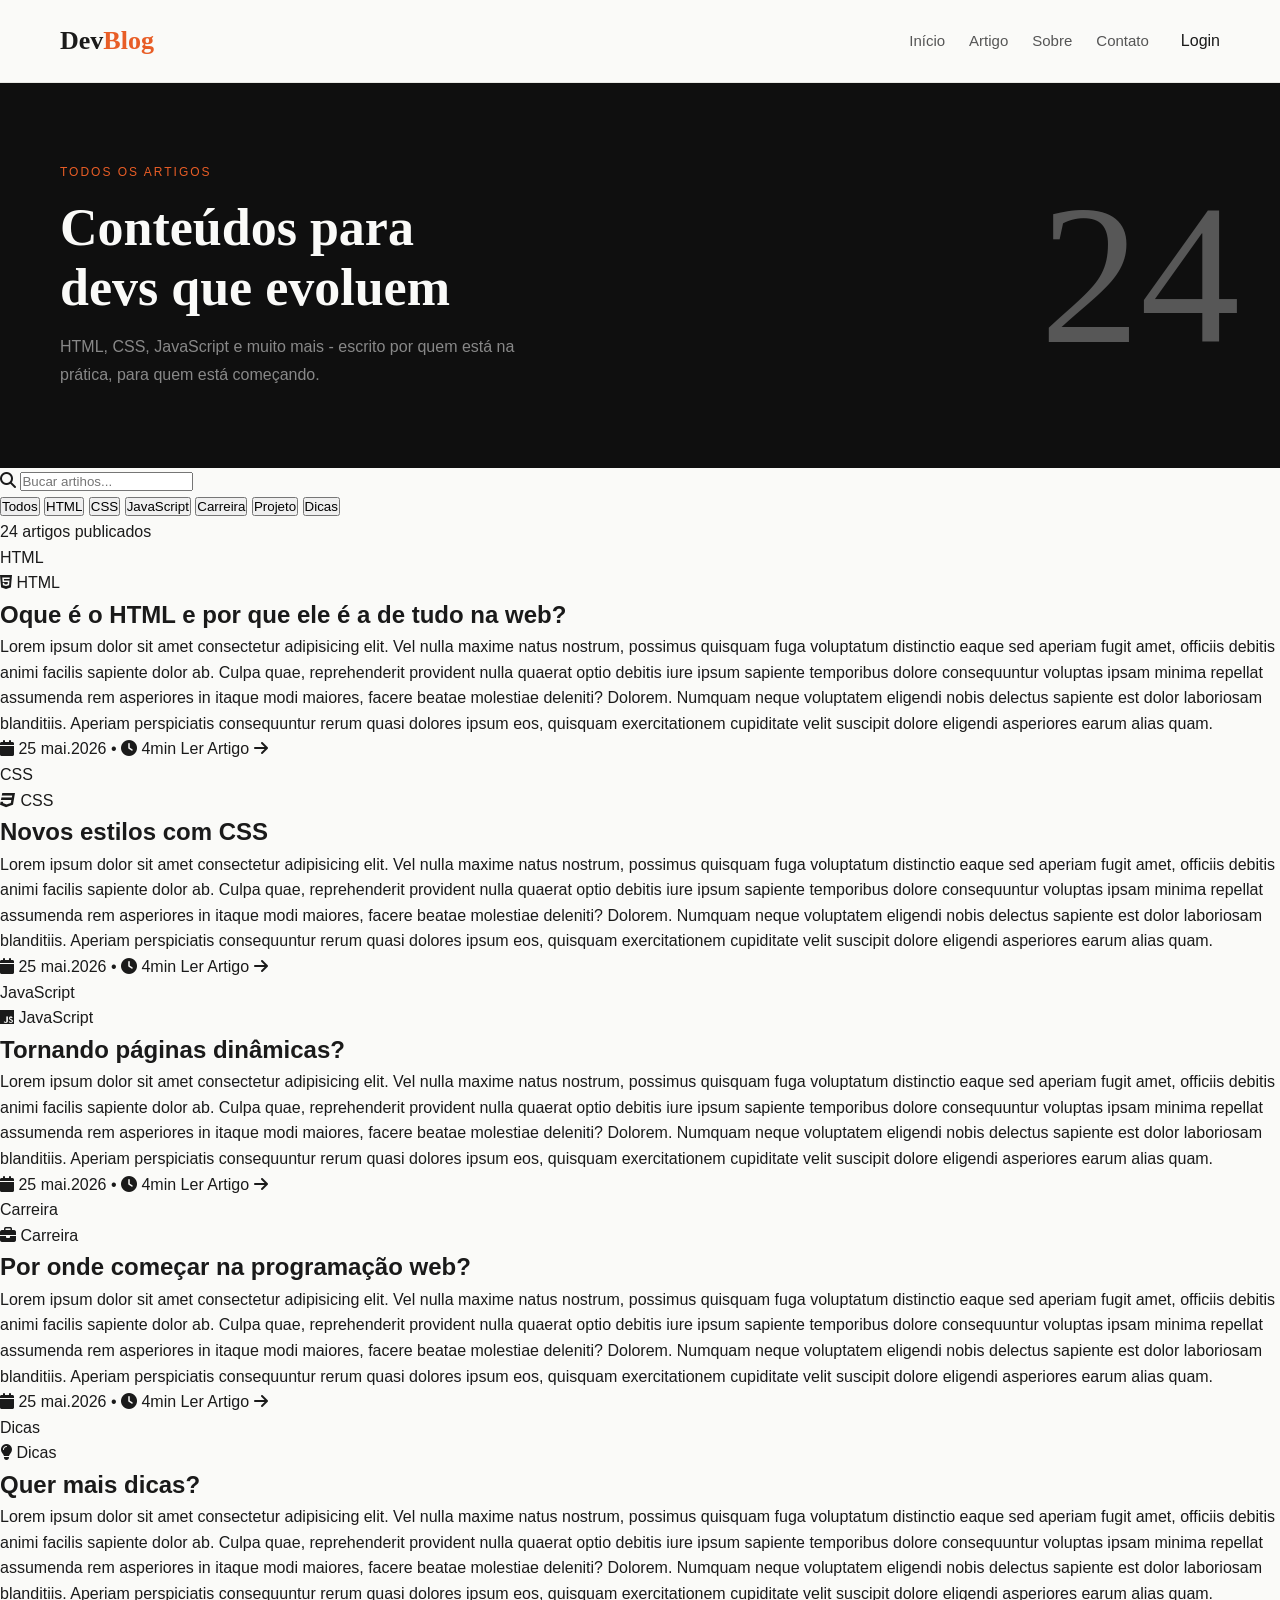
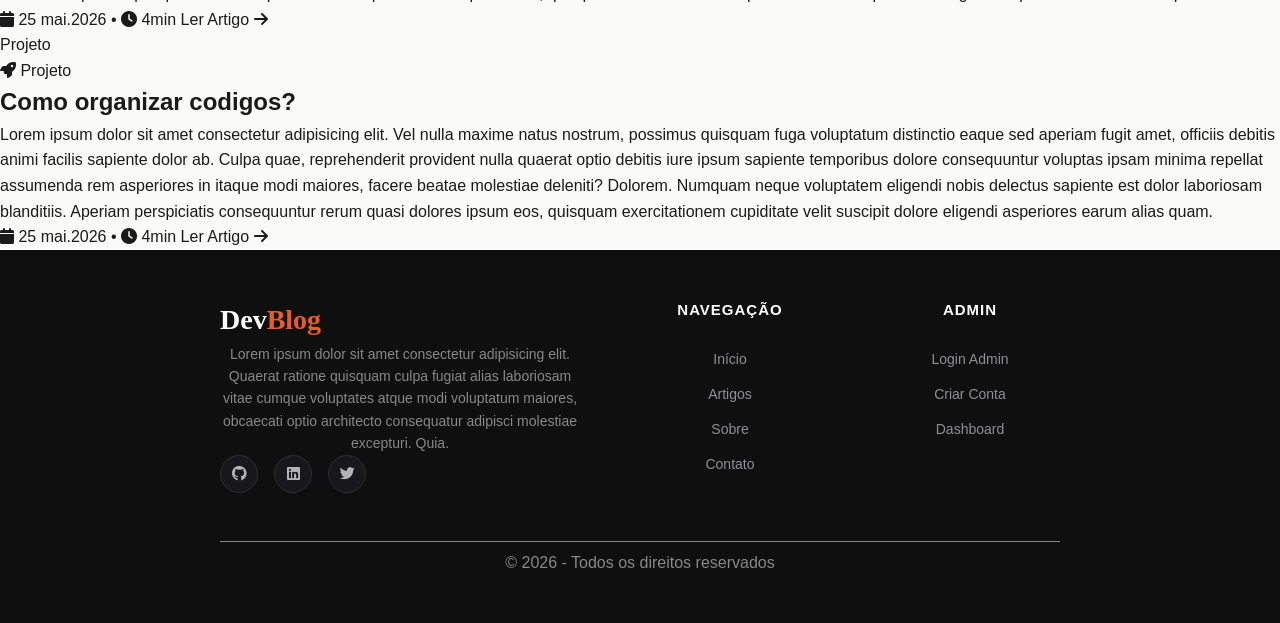
==== artigos/index.html @ b77b29df "ARTIGOS" ====
<!DOCTYPE html>
<html lang="pt-br">
<head>
    <meta charset="UTF-8">
    <meta name="viewport" content="width=device-width, initial-scale=1.0">
    <title>Devblog - Artigos</title>
    <link rel="stylesheet" href="../global.css">
    <link rel="stylesheet" href="style.css">
    
    <link rel="stylesheet" href="https://cdnjs.cloudflare.com/ajax/libs/font-awesome/6.4.0/css/all.min.css" />

</head>
<body>
    <header class="cabecalho">
    <a href="index.html" class="logo">Dev<span>Blog</span></a>
    <nav class="nav-bar">
        <ul class="nav-lista">
        <li><a href="index.html" class="nav-link">Início</a></li>
        <li><a href="artigos/index.html" class="nav-link">Artigo</a></li>
        <li><a href="#sobre" class="nav-link">Sobre</a></li>
        <li><a href="#contato" class="nav-link">Contato</a></li>
        </ul>
        <a href="auth/login/index.html" class="btn-login">Login</a>
    </nav>
    </header>
    
    <main>

        <section class="artigos-banner">
            <span class="artigos-banner-tag">Todos os Artigos</span>
            <h1 class="aritgos-banner-titulo">Conteúdos para<br>devs que evoluem</h1>
            <p class="artigos-banner-sub">HTML, CSS, JavaScript e muito mais - escrito por 
            quem está na prática, para quem está começando.</p>
            <div class="banner-numero-fundo">24</div>
        </section>

        <div class="artigos-controles">
            <div class="busca-container">
                <span class="busca-icone"><i class="fas fa-search" aria-hidden="true"></i>

                </span>

                <input type="text" class="busca-input" placeholder="Bucar artihos...">

            </div>

            <div class="filtros-lista">
                <button class="filtro-btn">Todos</button>
                <button class="filtro-btn">HTML</button>
                <button class="filtro-btn">CSS</button>
                <button class="filtro-btn">JavaScript</button>
                <button class="filtro-btn">Carreira</button>
                <button class="filtro-btn">Projeto</button>
                <button class="filtro-btn">Dicas</button>
            </div>

        </div>

        <section class="artigos-grid-container">
            <p class="artigos-grid-titulo">24 artigos publicados</p>

        <div class="artigos-grid">

            <article class="artigos-card destaque">
                <div class="artigos-card-imagem">
                    <div class="artigos-card-imagem-placeholder">HTML</div>
                </div>

                <div class="arigos-card-corpo">
                    <span class="badge badge-laranja">
                        <i class="fab fa-html5" aria-hidden="true"></i>
                    HTML
                </span>
                <h2 class="artigos-card-titulo">Oque é o HTML e por que ele é a de tudo na web?
                </h2>
                <p class="artigo-card-texto texto-3-linhas">
                    Lorem ipsum dolor sit amet consectetur adipisicing elit. 
                    Vel nulla maxime natus nostrum, possimus quisquam fuga voluptatum 
                    distinctio eaque sed aperiam fugit amet,
                    officiis debitis animi facilis sapiente dolor ab.
                    Culpa quae, reprehenderit provident nulla quaerat optio debitis 
                    iure ipsum sapiente temporibus dolore consequuntur voluptas 
                    ipsam minima repellat 
                    assumenda rem asperiores in itaque modi maiores,
                    facere beatae molestiae deleniti? Dolorem.
                    Numquam neque voluptatem eligendi nobis delectus sapiente est dolor
                    laboriosam blanditiis. 
                    Aperiam perspiciatis consequuntur rerum 
                    quasi dolores ipsum eos, quisquam exercitationem 
                    cupiditate velit suscipit dolore 
                    eligendi asperiores earum alias quam.
                </p>
                <div class="artigos-card-rodape">
                    <span class="artigos-card-meta">
                        <i class="fa fa-calendar" aria-hidden="true"></i>
                    25 mai.2026 •
                    <i class="fa fa-clock" aria-hidden="true"></i>
                    4min

                    </span>
                    <a href="#" class="artigos-card-link">Ler Artigo <i class="fa fa-arrow-right" aria-hidden="true"></i></a>
                </div>
                </div>
            </article>
            <article class="artigos-card destaque">
                <div class="artigos-card-imagem">
                    <div class="artigos-card-imagem-placeholder">CSS</div>
                </div>

                <div class="arigos-card-corpo">
                    <span class="badge badge-laranja">
                        <i class="fab fa-css3" aria-hidden="true"></i>
                   CSS
                </span>
                <h2 class="artigos-card-titulo">Novos estilos com CSS
                </h2>
                <p class="artigos-card-texto texto-3-linhas">
                    Lorem ipsum dolor sit amet consectetur adipisicing elit. 
                    Vel nulla maxime natus nostrum, possimus quisquam fuga voluptatum 
                    distinctio eaque sed aperiam fugit amet,
                    officiis debitis animi facilis sapiente dolor ab.
                    Culpa quae, reprehenderit provident nulla quaerat optio debitis 
                    iure ipsum sapiente temporibus dolore consequuntur voluptas 
                    ipsam minima repellat 
                    assumenda rem asperiores in itaque modi maiores,
                    facere beatae molestiae deleniti? Dolorem.
                    Numquam neque voluptatem eligendi nobis delectus sapiente est dolor
                    laboriosam blanditiis. 
                    Aperiam perspiciatis consequuntur rerum 
                    quasi dolores ipsum eos, quisquam exercitationem 
                    cupiditate velit suscipit dolore 
                    eligendi asperiores earum alias quam.
                </p>
                <div class="artigos-card-rodape">
                    <span class="artigos-card-meta">
                        <i class="fa fa-calendar" aria-hidden="true"></i>
                    25 mai.2026 •
                    <i class="fa fa-clock" aria-hidden="true"></i>
                    4min

                    </span>
                    <a href="#" class="artigos-card-link">Ler Artigo <i class="fa fa-arrow-right" aria-hidden="true"></i></a>
                </div>
                </div>
            </article>
            <article class="artigos-card destaque">
                <div class="artigos-card-imagem">
                    <div class="artigos-card-imagem-placeholder">JavaScript</div>
                </div>

                <div class="arigos-card-corpo">
                    <span class="badge badge-laranja">
                    <i class="fab fa-js" aria-hidden="true"></i>
                   JavaScript
                </span>
                <h2 class="artigos-card-titulo">Tornando páginas dinâmicas?
                </h2>
                <p class="artigo-card-texto texto-3-linhas">
                    Lorem ipsum dolor sit amet consectetur adipisicing elit. 
                    Vel nulla maxime natus nostrum, possimus quisquam fuga voluptatum 
                    distinctio eaque sed aperiam fugit amet,
                    officiis debitis animi facilis sapiente dolor ab.
                    Culpa quae, reprehenderit provident nulla quaerat optio debitis 
                    iure ipsum sapiente temporibus dolore consequuntur voluptas 
                    ipsam minima repellat 
                    assumenda rem asperiores in itaque modi maiores,
                    facere beatae molestiae deleniti? Dolorem.
                    Numquam neque voluptatem eligendi nobis delectus sapiente est dolor
                    laboriosam blanditiis. 
                    Aperiam perspiciatis consequuntur rerum 
                    quasi dolores ipsum eos, quisquam exercitationem 
                    cupiditate velit suscipit dolore 
                    eligendi asperiores earum alias quam.
                </p>
                <div class="artigos-card-rodape">
                    <span class="artigos-card-meta">
                        <i class="fa fa-calendar" aria-hidden="true"></i>
                    25 mai.2026 •
                    <i class="fa fa-clock" aria-hidden="true"></i>
                    4min

                    </span>
                    <a href="#" class="artigos-card-link">Ler Artigo <i class="fa fa-arrow-right" aria-hidden="true"></i></a>
                </div>
                </div>
            </article>
            <article class="artigos-card destaque">
                <div class="artigos-card-imagem">
                    <div class="artigos-card-imagem-placeholder">Carreira</div>
                </div>

                <div class="arigos-card-corpo">
                    <span class="badge badge-laranja">
                        <i class="fas fa-briefcase" aria-hidden="true"></i>
                    Carreira
                </span>
                <h2 class="artigos-card-titulo">Por onde começar na programação web?
                </h2>
                <p class="artigos-card-texto texto-3-linhas">
                    Lorem ipsum dolor sit amet consectetur adipisicing elit. 
                    Vel nulla maxime natus nostrum, possimus quisquam fuga voluptatum 
                    distinctio eaque sed aperiam fugit amet,
                    officiis debitis animi facilis sapiente dolor ab.
                    Culpa quae, reprehenderit provident nulla quaerat optio debitis 
                    iure ipsum sapiente temporibus dolore consequuntur voluptas 
                    ipsam minima repellat 
                    assumenda rem asperiores in itaque modi maiores,
                    facere beatae molestiae deleniti? Dolorem.
                    Numquam neque voluptatem eligendi nobis delectus sapiente est dolor
                    laboriosam blanditiis. 
                    Aperiam perspiciatis consequuntur rerum 
                    quasi dolores ipsum eos, quisquam exercitationem 
                    cupiditate velit suscipit dolore 
                    eligendi asperiores earum alias quam.
                </p>
                <div class="artigos-card-rodape">
                    <span class="artigos-card-meta">
                        <i class="fa fa-calendar" aria-hidden="true"></i>
                    25 mai.2026 •
                    <i class="fa fa-clock" aria-hidden="true"></i>
                    4min

                    </span>
                    <a href="#" class="artigo-card-link">Ler Artigo <i class="fa fa-arrow-right" aria-hidden="true"></i></a>
                </div>
                </div>
            </article>
            <article class="artigos-card destaque">
                <div class="artigo-card-imagem">
                    <div class="artigo-card-imagem-placeholder">Dicas</div>
                </div>

                <div class="arigo-card-corpo">
                    <span class="badge badge-laranja">
                        <i class="fas fa-lightbulb" aria-hidden="true"></i>
                    Dicas
                </span>
                <h2 class="artigo-card-titulo">Quer mais dicas?
                </h2>
                <p class="artigo-card-texto texto-3-linhas">
                    Lorem ipsum dolor sit amet consectetur adipisicing elit. 
                    Vel nulla maxime natus nostrum, possimus quisquam fuga voluptatum 
                    distinctio eaque sed aperiam fugit amet,
                    officiis debitis animi facilis sapiente dolor ab.
                    Culpa quae, reprehenderit provident nulla quaerat optio debitis 
                    iure ipsum sapiente temporibus dolore consequuntur voluptas 
                    ipsam minima repellat 
                    assumenda rem asperiores in itaque modi maiores,
                    facere beatae molestiae deleniti? Dolorem.
                    Numquam neque voluptatem eligendi nobis delectus sapiente est dolor
                    laboriosam blanditiis. 
                    Aperiam perspiciatis consequuntur rerum 
                    quasi dolores ipsum eos, quisquam exercitationem 
                    cupiditate velit suscipit dolore 
                    eligendi asperiores earum alias quam.
                </p>
                <div class="artigo-card-rodape">
                    <span class="artigo-card-meta">
                        <i class="fa fa-calendar" aria-hidden="true"></i>
                    25 mai.2026 •
                    <i class="fa fa-clock" aria-hidden="true"></i>
                    4min

                    </span>
                    <a href="#" class="artigo-card-link">Ler Artigo <i class="fa fa-arrow-right" aria-hidden="true"></i></a>
                </div>
                </div>
            </article>
            <article class="artigos-card destaque">
                <div class="artigos-card-imagem">
                    <div class="artigos-card-imagem-placeholder">Projeto</div>
                </div>

                <div class="arigos-card-corpo">
                    <span class="badge badge-laranja">
                        <i class="fa fa-rocket" aria-hidden="true"></i>
                    Projeto
                </span>
                <h2 class="artigos-card-titulo">Como organizar codigos?
                </h2>
                <p class="artigos-card-texto texto-3-linhas">
                    Lorem ipsum dolor sit amet consectetur adipisicing elit. 
                    Vel nulla maxime natus nostrum, possimus quisquam fuga voluptatum 
                    distinctio eaque sed aperiam fugit amet,
                    officiis debitis animi facilis sapiente dolor ab.
                    Culpa quae, reprehenderit provident nulla quaerat optio debitis 
                    iure ipsum sapiente temporibus dolore consequuntur voluptas 
                    ipsam minima repellat 
                    assumenda rem asperiores in itaque modi maiores,
                    facere beatae molestiae deleniti? Dolorem.
                    Numquam neque voluptatem eligendi nobis delectus sapiente est dolor
                    laboriosam blanditiis. 
                    Aperiam perspiciatis consequuntur rerum 
                    quasi dolores ipsum eos, quisquam exercitationem 
                    cupiditate velit suscipit dolore 
                    eligendi asperiores earum alias quam.
                </p>
                <div class="artigos-card-rodape">
                    <span class="artigos-card-meta">
                        <i class="fa fa-calendar" aria-hidden="true"></i>
                    25 mai.2026 •
                    <i class="fa fa-clock" aria-hidden="true"></i>
                    4min

                    </span>
                    <a href="#" class="artigos-card-link">Ler Artigo <i class="fa fa-arrow-right" aria-hidden="true"></i></a>
                </div>
                </div>
            </article>

        </div>
        </section>
    </main>
    
    <footer class="rodape">
        <div class="rodape-container">
            <div class="roda-info">
                <p class="rodape-logo"> Dev <span>Blog</span></p>
                <p class="rodape-sub">Lorem ipsum dolor sit amet consectetur adipisicing elit. 
                    Quaerat ratione quisquam culpa fugiat alias laboriosam vitae cumque voluptates atque modi voluptatum maiores, 
                    obcaecati optio architecto consequatur adipisci molestiae excepturi. 
                    Quia.</p>
                
                <div class="rodape-redes">
                    <a href="#"><i class="fab fa-github" aria-hidden="true"></i></a>
                    <a href="#"><i class="fab fa-linkedin" aria-hidden="true"></i></a>
                    <a href="#"><i class="fab fa-twitter" aria-hidden="true"></i></a>
                </div>
            </div>

            <div class="rodape-links">
                <h4>NAVEGAÇÃO</h4>
                <ul>
                    <li><a href="index.html">Início</a></li>
                    <li><a href="artigos/index.html">Artigos</a></li>
                    <li><a href="#sobre">Sobre</a></li>
                    <li><a href="#contato">Contato</a></li>
                </ul>
            </div>
            <div class="rodape-links">
                <h4>ADMIN</h4>
                <ul>
                    <li><a href="auth/login/index.html">Login Admin</a></li>
                    <li><a href="auth/cadastro/index.html">Criar Conta</a></li>
                    <li><a href="admin/index.hmtl">Dashboard</a></li>
                    
                </ul>
            </div>
        </div>


        <div class="rodape-copy">
            <p>&copy; 2026 - Todos os direitos reservados </p>
        </div>
    </footer>

</body>
</html>
---- global.css ----
/* Variáveis CSS */

:root {
    --cor-fundo: #fafaf8;
    --cor-escuro: #0f0f0f;
    --cor-texto: #1a1a1a;
    --cor-text-suave: #555;
    --cor-cinza:#888;
    --cor-borda:#e8e8e4;
    --cor-principal:#e85d26;
    --cor-pricipal-clara:#fde8dc;
    --cor-principal-hover:#cf4e1e;
    --cor-sucesso:#22c55e;
    --cor-erro:#ef4444;
    --cor-aviso:#f59e0b;

    --fonte-titulo: serif;
    --fonte-corpo:sans-serif;

    --espaço-xs:4px;
    --espaço-sm:8px;
    --espaço-md: 16px;
    --espaço-çg:24px;
    --espaço-xl: 40px;
    --espaço-2xl: 60px;

    --raio: 12px;
    --raio-sm: 8px;
    --raio-pilula: 100px;

    --sombra-sm: 0 2px 8px rgba(0,0,0, 0.06);
    --sombra-md: 0 4px 24px rgba(0,0,0, 0.1);
    --sombra-lg: 0 12px 48px rgba(0,0,0, 0.14);

    --transicao: 0.25s ease;
}
/* Zerando os estilos do navegador */
*{
    margin: 0;
    padding: 0;
    box-sizing: border-box;
}

html{
    scroll-behavior: smooth;
}

body{
    font-family: var(--fonte-corpo);
    background-color: var(--cor-fundo);
    color:var(--cor-texto);
    line-height: 1.6;
}

ul{
    list-style: none;
}

a {
    text-decoration: none;
    color: inherit
}

/* Cabeçalho Global */

.cabecalho{
    display:flex;
    align-items: center;
    justify-content: space-between;
    padding: 20px 60px;
    background-color: var(--cor-fundo);
    border-bottom: 1px solid var(--cor-borda);
    position: sticky;
    top: 0;
    z-index: 100;

}

.logo{
    font-family: var(--fonte-titulo);
    font-size: 26px;
    color: var(--cor-texto);
    font-weight: 700;
}

.logo span{
    color:var(--cor-principal);

}

.nav-bar{
    display: flex;
    align-items: center;
    gap: 32px;
}

.nav-lista{
    display: flex;
    align-items: center;
    gap: 24px;
}
.nav-link{
    font-size: 15px;
    font-weight: 500;
    color: var(--cor-text-suave);
    transition: color var(--transicao);
}

.nav-link:hover{
    color: var(--cor-principal);
}

/* Rodapé Global */
.rodape{
    background-color:var(--cor-escuro);
    color:var(--cor-cinza);
    text-align: center;
    padding: 48px 20px;
    display: flex;
    flex-direction: column;
    align-items: center;
    gap: 8px;
}

.rodape-container{
    display: grid;
    grid-template-columns: 1.8fr 0.9fr 0.9fr;
    gap: 60px;
    max-width: 1200px;
    margin: 0 auto;
    padding-bottom: 48px;
    border-bottom: 1.5px solid var(--cor-cinza);
}

.rodape-info{
    display: flex;
    flex-direction: column;
    align-items: flex-start;
}
.rodape-logo{
    font-family: var(--fonte-titulo);
    font-size: 28px;
    color: #fff;
    font-weight: 700;
    display: flex;
}

.rodape-logo span{
    color: var(--cor-principal);
}

.rodape-sub{
    font-size: 14px;
    line-height: 1.6;
    max-width: 360px;
}

.rodape-redes{
    display: flex;
    align-items: center;
    gap: 16px;
}

.rodape-redes a{
    width: 38px;
    height: 38px;
    border-radius: 50%;
    background-color: #18181c;
    border: 1px solid #2d2d30;
    display: flex;
    align-items: center;
    justify-content: center;
    color: #b3b3b7;
    font-size: 15px;
    transition: all var(--transicao);
}

.rodape-redes a:hover{
    background-color: var(--cor-principal);
    color: #fff;
    border-color: var(--cor-principal);
    transform: translateY(-2px);
}

.rodape-links h4{
    font-size: 15px;
    font-weight: 600px;
    color: white;
    display: center;
    align-items: center;
    justify-content: center;
    letter-spacing: 1px;
    margin-bottom: 20px;
    
}
.rodape-links li{
    font-size: 16px;
    line-height: 2.5;
    display: flex;
    flex-direction: column;
    gap:12px;
   
}
.rodape-links ul a{
    font-size: 14px;
    color: #8f8f94;
    transition: all var(--transicao);
}
.rodape-links ul a:hover{
    color: var(--cor-principal);
    
}
---- artigos/style.css ----
.artigos-banner{
    background-color: var(--cor-escuro);
    color: var(--cor-fundo);
    padding: 80px 60px;
    display: flex;
    flex-direction: column;
    gap: 16px;
    position: relative;
    overflow: hidden;
}

.artigos-banner-tag{
    font-size: 12px;
    letter-spacing: 2px;
    text-transform: uppercase;
    color: var(--cor-principal);
    font-weight: 500;
}
.aritgos-banner-titulo{
    font-family: var(--fonte-titulo);
    font-size: 52px;
    max-width: 600px;
    line-height: 1.15;
}

.artigos-banner-sub{
    font-size: 16px;
    color: #888;
    max-width: 480px;
    line-height: 1.7;
}

.banner-numero-fundo{
    position: absolute;
    right: 40px;
    top: 50%;
    transform: translateY(-50%);
    font-family: var(--fonte-titulo);
    font-size: 200px;
    color: rgba(255, 255, 255, 0.3);
    line-height: 1;
    user-select: none;
    pointer-events: none;
}
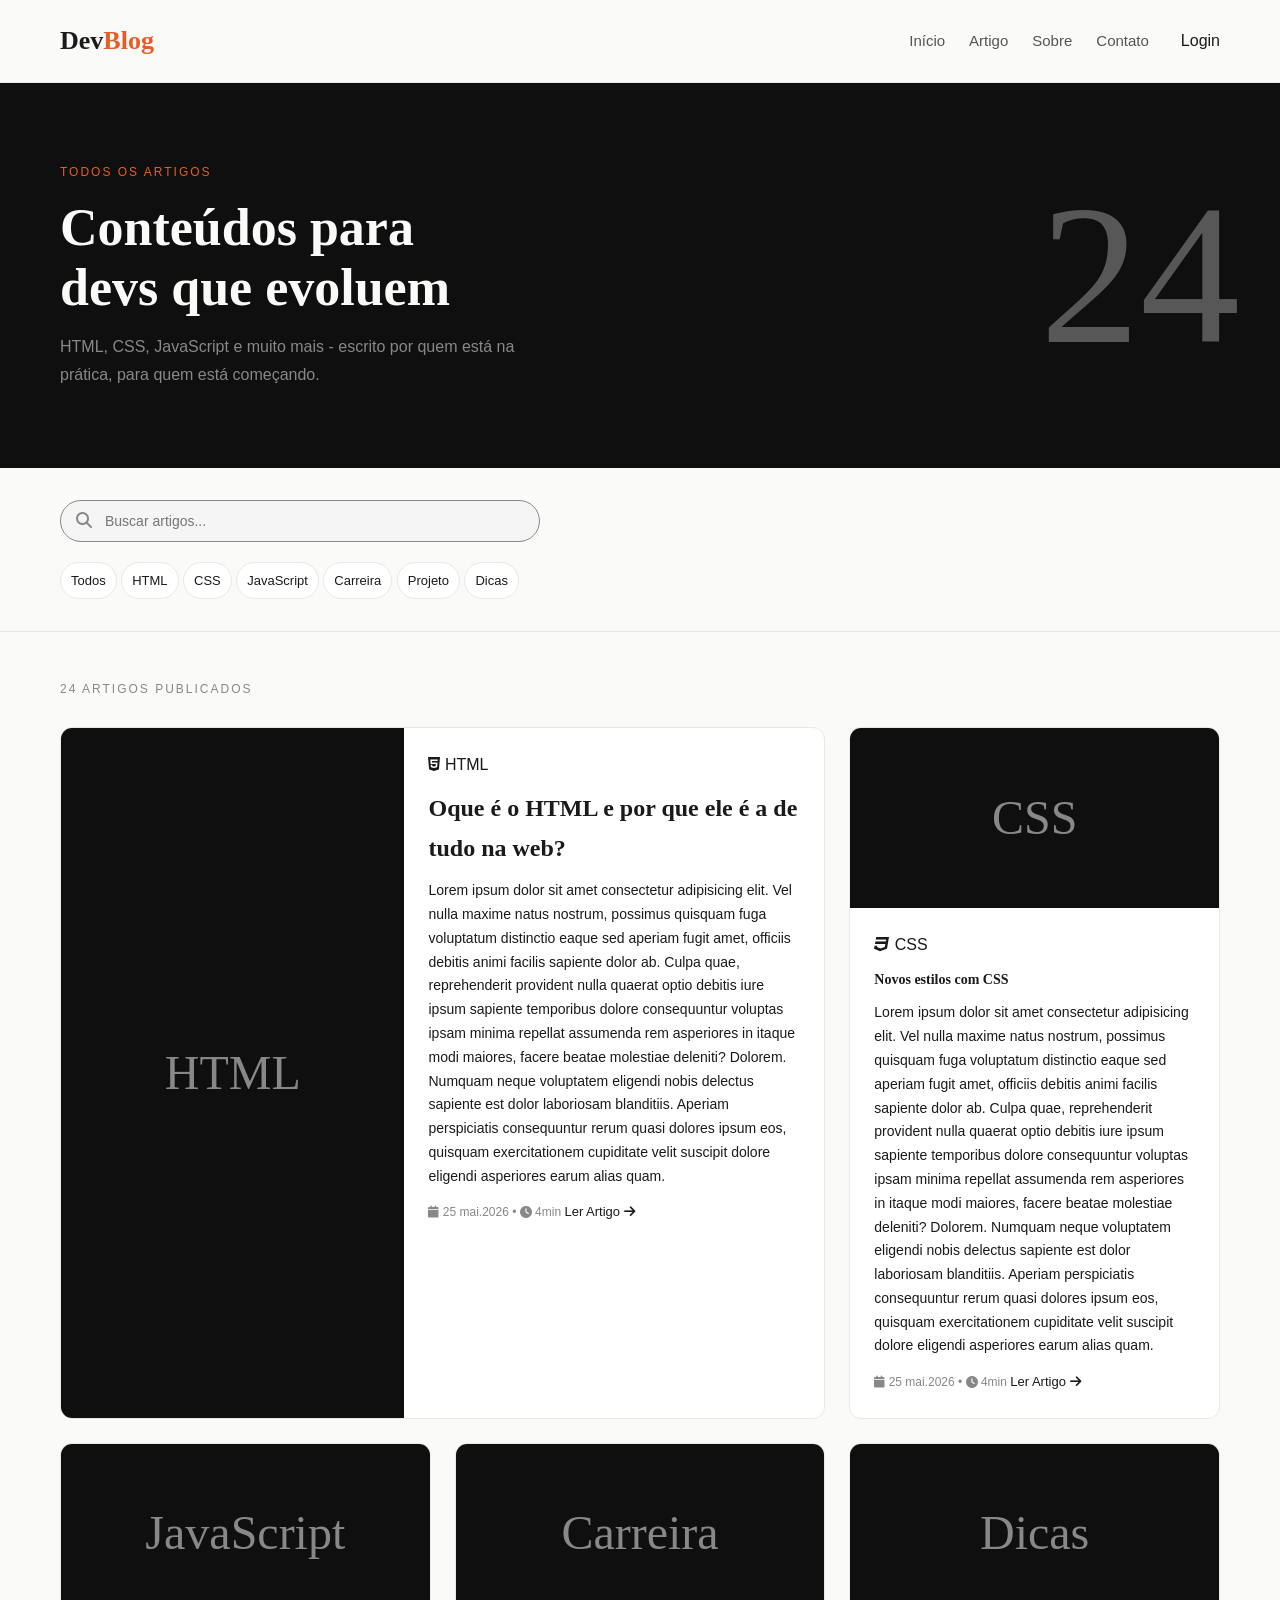
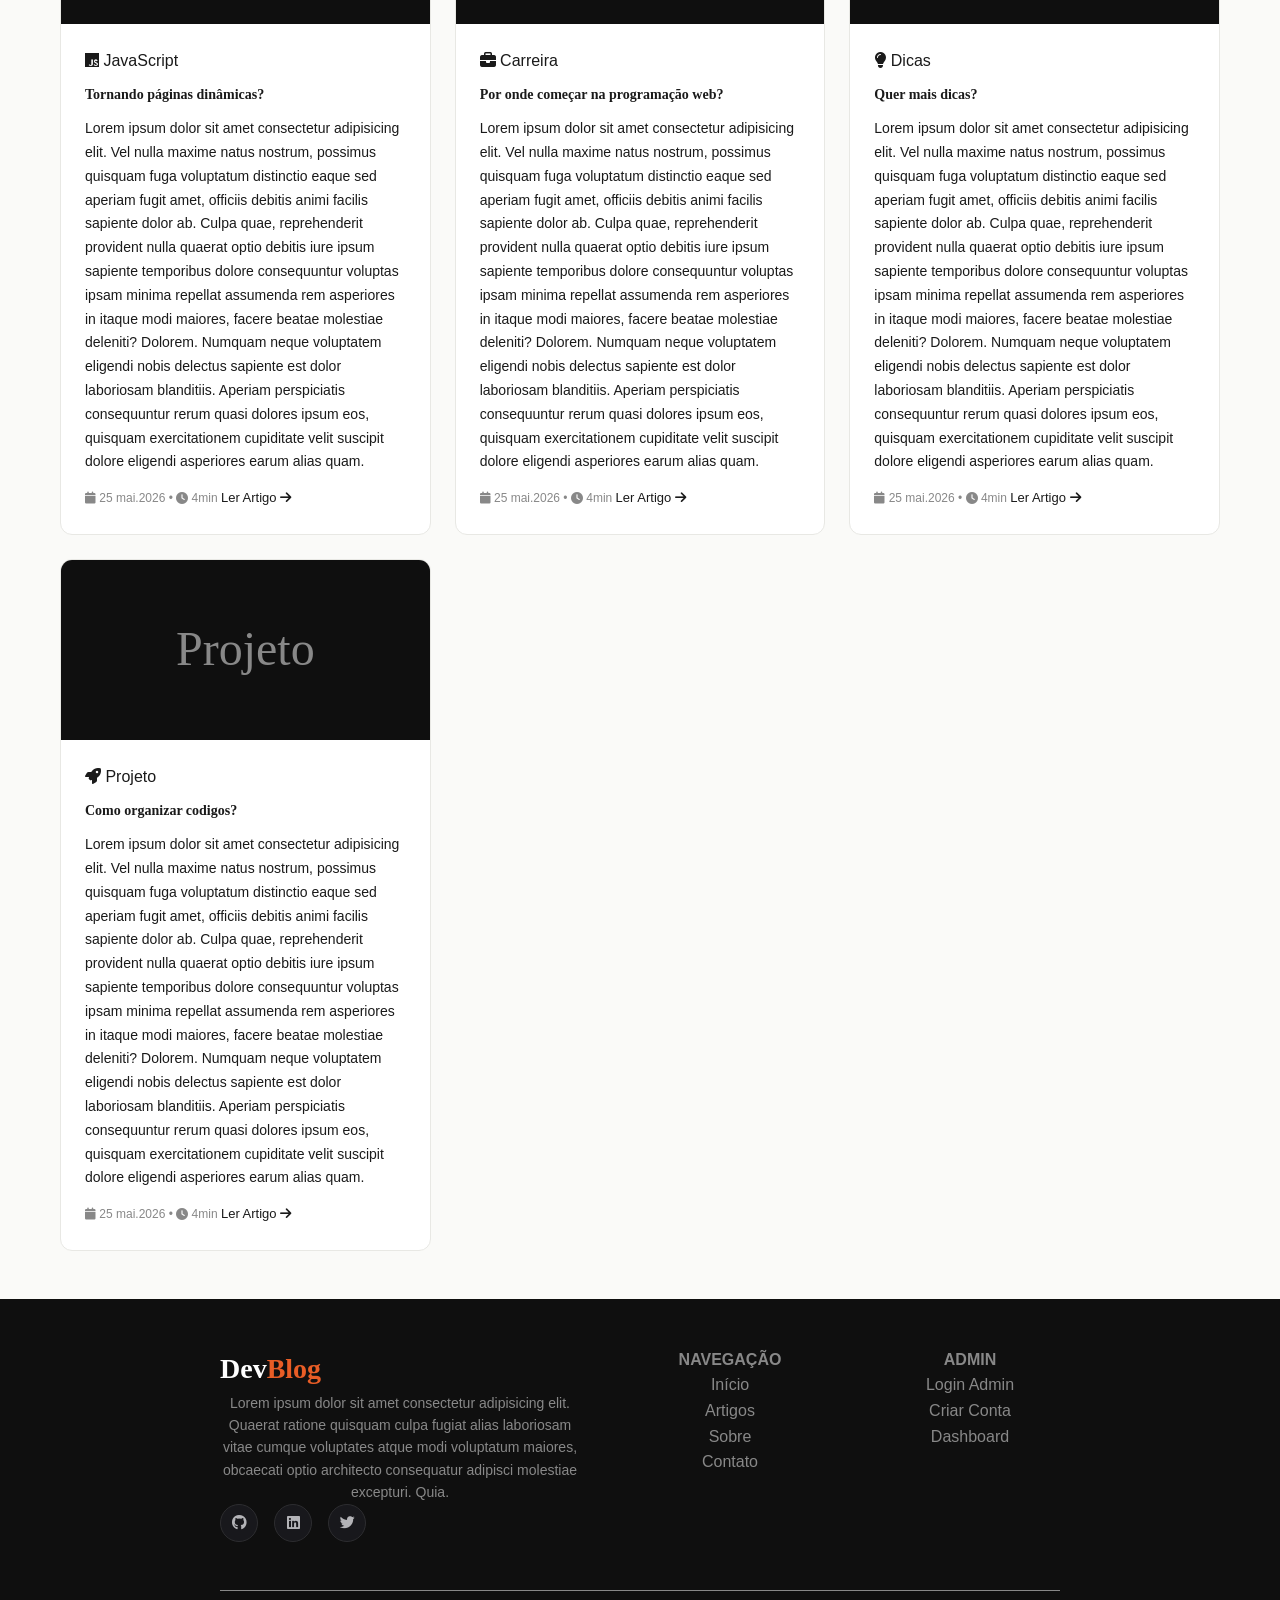
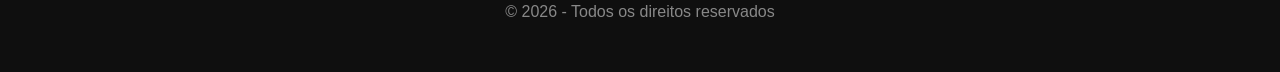
==== commit 3bbeb493: "Artigos" ====
--- a/artigos/index.html
+++ b/artigos/index.html
@@ -40,7 +40,7 @@
 
                 </span>
 
-                <input type="text" class="busca-input" placeholder="Bucar artihos...">
+                <input type="text" class="busca-input" placeholder="Buscar artigos...">
 
             </div>
 
@@ -66,48 +66,48 @@
                     <div class="artigos-card-imagem-placeholder">HTML</div>
                 </div>
 
-                <div class="arigos-card-corpo">
+                <div class="artigos-card-corpo">
                     <span class="badge badge-laranja">
                         <i class="fab fa-html5" aria-hidden="true"></i>
                     HTML
                 </span>
                 <h2 class="artigos-card-titulo">Oque é o HTML e por que ele é a de tudo na web?
                 </h2>
-                <p class="artigo-card-texto texto-3-linhas">
-                    Lorem ipsum dolor sit amet consectetur adipisicing elit. 
-                    Vel nulla maxime natus nostrum, possimus quisquam fuga voluptatum 
-                    distinctio eaque sed aperiam fugit amet,
-                    officiis debitis animi facilis sapiente dolor ab.
-                    Culpa quae, reprehenderit provident nulla quaerat optio debitis 
-                    iure ipsum sapiente temporibus dolore consequuntur voluptas 
-                    ipsam minima repellat 
-                    assumenda rem asperiores in itaque modi maiores,
-                    facere beatae molestiae deleniti? Dolorem.
-                    Numquam neque voluptatem eligendi nobis delectus sapiente est dolor
-                    laboriosam blanditiis. 
-                    Aperiam perspiciatis consequuntur rerum 
-                    quasi dolores ipsum eos, quisquam exercitationem 
-                    cupiditate velit suscipit dolore 
-                    eligendi asperiores earum alias quam.
-                </p>
-                <div class="artigos-card-rodape">
-                    <span class="artigos-card-meta">
-                        <i class="fa fa-calendar" aria-hidden="true"></i>
-                    25 mai.2026 •
-                    <i class="fa fa-clock" aria-hidden="true"></i>
-                    4min
-
-                    </span>
-                    <a href="#" class="artigos-card-link">Ler Artigo <i class="fa fa-arrow-right" aria-hidden="true"></i></a>
-                </div>
-                </div>
-            </article>
-            <article class="artigos-card destaque">
+                <p class="artigos-card-texto texto-3-linhas">
+                    Lorem ipsum dolor sit amet consectetur adipisicing elit. 
+                    Vel nulla maxime natus nostrum, possimus quisquam fuga voluptatum 
+                    distinctio eaque sed aperiam fugit amet,
+                    officiis debitis animi facilis sapiente dolor ab.
+                    Culpa quae, reprehenderit provident nulla quaerat optio debitis 
+                    iure ipsum sapiente temporibus dolore consequuntur voluptas 
+                    ipsam minima repellat 
+                    assumenda rem asperiores in itaque modi maiores,
+                    facere beatae molestiae deleniti? Dolorem.
+                    Numquam neque voluptatem eligendi nobis delectus sapiente est dolor
+                    laboriosam blanditiis. 
+                    Aperiam perspiciatis consequuntur rerum 
+                    quasi dolores ipsum eos, quisquam exercitationem 
+                    cupiditate velit suscipit dolore 
+                    eligendi asperiores earum alias quam.
+                </p>
+                <div class="artigos-card-rodape">
+                    <span class="artigos-card-meta">
+                        <i class="fa fa-calendar" aria-hidden="true"></i>
+                    25 mai.2026 •
+                    <i class="fa fa-clock" aria-hidden="true"></i>
+                    4min
+
+                    </span>
+                    <a href="#" class="artigos-card-link">Ler Artigo <i class="fa fa-arrow-right" aria-hidden="true"></i></a>
+                </div>
+                </div>
+            </article>
+            <article class="artigos-card ">
                 <div class="artigos-card-imagem">
                     <div class="artigos-card-imagem-placeholder">CSS</div>
                 </div>
 
-                <div class="arigos-card-corpo">
+                <div class="artigos-card-corpo">
                     <span class="badge badge-laranja">
                         <i class="fab fa-css3" aria-hidden="true"></i>
                    CSS
@@ -143,53 +143,53 @@
                 </div>
                 </div>
             </article>
-            <article class="artigos-card destaque">
+            <article class="artigos-card ">
                 <div class="artigos-card-imagem">
                     <div class="artigos-card-imagem-placeholder">JavaScript</div>
                 </div>
 
-                <div class="arigos-card-corpo">
+                <div class="artigos-card-corpo">
                     <span class="badge badge-laranja">
                     <i class="fab fa-js" aria-hidden="true"></i>
                    JavaScript
                 </span>
                 <h2 class="artigos-card-titulo">Tornando páginas dinâmicas?
                 </h2>
-                <p class="artigo-card-texto texto-3-linhas">
-                    Lorem ipsum dolor sit amet consectetur adipisicing elit. 
-                    Vel nulla maxime natus nostrum, possimus quisquam fuga voluptatum 
-                    distinctio eaque sed aperiam fugit amet,
-                    officiis debitis animi facilis sapiente dolor ab.
-                    Culpa quae, reprehenderit provident nulla quaerat optio debitis 
-                    iure ipsum sapiente temporibus dolore consequuntur voluptas 
-                    ipsam minima repellat 
-                    assumenda rem asperiores in itaque modi maiores,
-                    facere beatae molestiae deleniti? Dolorem.
-                    Numquam neque voluptatem eligendi nobis delectus sapiente est dolor
-                    laboriosam blanditiis. 
-                    Aperiam perspiciatis consequuntur rerum 
-                    quasi dolores ipsum eos, quisquam exercitationem 
-                    cupiditate velit suscipit dolore 
-                    eligendi asperiores earum alias quam.
-                </p>
-                <div class="artigos-card-rodape">
-                    <span class="artigos-card-meta">
-                        <i class="fa fa-calendar" aria-hidden="true"></i>
-                    25 mai.2026 •
-                    <i class="fa fa-clock" aria-hidden="true"></i>
-                    4min
-
-                    </span>
-                    <a href="#" class="artigos-card-link">Ler Artigo <i class="fa fa-arrow-right" aria-hidden="true"></i></a>
-                </div>
-                </div>
-            </article>
-            <article class="artigos-card destaque">
+                <p class="artigos-card-texto texto-3-linhas">
+                    Lorem ipsum dolor sit amet consectetur adipisicing elit. 
+                    Vel nulla maxime natus nostrum, possimus quisquam fuga voluptatum 
+                    distinctio eaque sed aperiam fugit amet,
+                    officiis debitis animi facilis sapiente dolor ab.
+                    Culpa quae, reprehenderit provident nulla quaerat optio debitis 
+                    iure ipsum sapiente temporibus dolore consequuntur voluptas 
+                    ipsam minima repellat 
+                    assumenda rem asperiores in itaque modi maiores,
+                    facere beatae molestiae deleniti? Dolorem.
+                    Numquam neque voluptatem eligendi nobis delectus sapiente est dolor
+                    laboriosam blanditiis. 
+                    Aperiam perspiciatis consequuntur rerum 
+                    quasi dolores ipsum eos, quisquam exercitationem 
+                    cupiditate velit suscipit dolore 
+                    eligendi asperiores earum alias quam.
+                </p>
+                <div class="artigos-card-rodape">
+                    <span class="artigos-card-meta">
+                        <i class="fa fa-calendar" aria-hidden="true"></i>
+                    25 mai.2026 •
+                    <i class="fa fa-clock" aria-hidden="true"></i>
+                    4min
+
+                    </span>
+                    <a href="#" class="artigos-card-link">Ler Artigo <i class="fa fa-arrow-right" aria-hidden="true"></i></a>
+                </div>
+                </div>
+            </article>
+            <article class="artigos-card ">
                 <div class="artigos-card-imagem">
                     <div class="artigos-card-imagem-placeholder">Carreira</div>
                 </div>
 
-                <div class="arigos-card-corpo">
+                <div class="artigos-card-corpo">
                     <span class="badge badge-laranja">
                         <i class="fas fa-briefcase" aria-hidden="true"></i>
                     Carreira
@@ -221,57 +221,57 @@
                     4min
 
                     </span>
-                    <a href="#" class="artigo-card-link">Ler Artigo <i class="fa fa-arrow-right" aria-hidden="true"></i></a>
-                </div>
-                </div>
-            </article>
-            <article class="artigos-card destaque">
-                <div class="artigo-card-imagem">
-                    <div class="artigo-card-imagem-placeholder">Dicas</div>
-                </div>
-
-                <div class="arigo-card-corpo">
+                    <a href="#" class="artigos-card-link">Ler Artigo <i class="fa fa-arrow-right" aria-hidden="true"></i></a>
+                </div>
+                </div>
+            </article>
+            <article class="artigos-card ">
+                <div class="artigos-card-imagem">
+                    <div class="artigos-card-imagem-placeholder">Dicas</div>
+                </div>
+
+                <div class="artigos-card-corpo">
                     <span class="badge badge-laranja">
                         <i class="fas fa-lightbulb" aria-hidden="true"></i>
                     Dicas
                 </span>
-                <h2 class="artigo-card-titulo">Quer mais dicas?
-                </h2>
-                <p class="artigo-card-texto texto-3-linhas">
-                    Lorem ipsum dolor sit amet consectetur adipisicing elit. 
-                    Vel nulla maxime natus nostrum, possimus quisquam fuga voluptatum 
-                    distinctio eaque sed aperiam fugit amet,
-                    officiis debitis animi facilis sapiente dolor ab.
-                    Culpa quae, reprehenderit provident nulla quaerat optio debitis 
-                    iure ipsum sapiente temporibus dolore consequuntur voluptas 
-                    ipsam minima repellat 
-                    assumenda rem asperiores in itaque modi maiores,
-                    facere beatae molestiae deleniti? Dolorem.
-                    Numquam neque voluptatem eligendi nobis delectus sapiente est dolor
-                    laboriosam blanditiis. 
-                    Aperiam perspiciatis consequuntur rerum 
-                    quasi dolores ipsum eos, quisquam exercitationem 
-                    cupiditate velit suscipit dolore 
-                    eligendi asperiores earum alias quam.
-                </p>
-                <div class="artigo-card-rodape">
-                    <span class="artigo-card-meta">
-                        <i class="fa fa-calendar" aria-hidden="true"></i>
-                    25 mai.2026 •
-                    <i class="fa fa-clock" aria-hidden="true"></i>
-                    4min
-
-                    </span>
-                    <a href="#" class="artigo-card-link">Ler Artigo <i class="fa fa-arrow-right" aria-hidden="true"></i></a>
-                </div>
-                </div>
-            </article>
-            <article class="artigos-card destaque">
+                <h2 class="artigos-card-titulo">Quer mais dicas?
+                </h2>
+                <p class="artigos-card-texto texto-3-linhas">
+                    Lorem ipsum dolor sit amet consectetur adipisicing elit. 
+                    Vel nulla maxime natus nostrum, possimus quisquam fuga voluptatum 
+                    distinctio eaque sed aperiam fugit amet,
+                    officiis debitis animi facilis sapiente dolor ab.
+                    Culpa quae, reprehenderit provident nulla quaerat optio debitis 
+                    iure ipsum sapiente temporibus dolore consequuntur voluptas 
+                    ipsam minima repellat 
+                    assumenda rem asperiores in itaque modi maiores,
+                    facere beatae molestiae deleniti? Dolorem.
+                    Numquam neque voluptatem eligendi nobis delectus sapiente est dolor
+                    laboriosam blanditiis. 
+                    Aperiam perspiciatis consequuntur rerum 
+                    quasi dolores ipsum eos, quisquam exercitationem 
+                    cupiditate velit suscipit dolore 
+                    eligendi asperiores earum alias quam.
+                </p>
+                <div class="artigos-card-rodape">
+                    <span class="artigos-card-meta">
+                        <i class="fa fa-calendar" aria-hidden="true"></i>
+                    25 mai.2026 •
+                    <i class="fa fa-clock" aria-hidden="true"></i>
+                    4min
+
+                    </span>
+                    <a href="#" class="artigos-card-link">Ler Artigo <i class="fa fa-arrow-right" aria-hidden="true"></i></a>
+                </div>
+                </div>
+            </article>
+            <article class="artigos-card ">
                 <div class="artigos-card-imagem">
                     <div class="artigos-card-imagem-placeholder">Projeto</div>
                 </div>
 
-                <div class="arigos-card-corpo">
+                <div class="artigos-card-corpo">
                     <span class="badge badge-laranja">
                         <i class="fa fa-rocket" aria-hidden="true"></i>
                     Projeto
@@ -328,7 +328,7 @@
                 </div>
             </div>
 
-            <div class="rodape-links">
+            <div class="rodape-link">
                 <h4>NAVEGAÇÃO</h4>
                 <ul>
                     <li><a href="index.html">Início</a></li>
@@ -337,7 +337,7 @@
                     <li><a href="#contato">Contato</a></li>
                 </ul>
             </div>
-            <div class="rodape-links">
+            <div class="rodape-link">
                 <h4>ADMIN</h4>
                 <ul>
                     <li><a href="auth/login/index.html">Login Admin</a></li>
--- a/artigos/style.css
+++ b/artigos/style.css
@@ -41,4 +41,209 @@
     line-height: 1;
     user-select: none;
     pointer-events: none;
+}
+.artigos-controles{
+    padding: 32px 60px;
+    display: flex;
+    flex-direction: column;
+    gap: 20px;
+    border-bottom: 1px solid var(--cor-borda);
+    background-color: var(--cor-fundo);
+    position: sticky;
+    top: 73px;
+    z-index: 99;
+}
+.busca-container{
+    position: relative;
+    max-width: 480px;
+
+}
+
+.busca-icone{
+    position: absolute;
+    left: 16px;
+    top: 50%;
+    transform: translateY(-50%);
+    color: var(--cor-cinza);
+    font-size: 16px;
+}
+.busca-input{
+    width: 100%;
+    padding: 12px 16px 12px 44px;
+    border: 1.5px solid var(--cor-cinza);
+    border-radius: var(--raio-pilula);
+    font-size: 14px;
+    color: var(--cor-texto);
+    background-color: whitesmoke;
+    outline: none;
+    transition: all var(--transicao);
+
+}
+.busca-input:focus{
+    box-shadow: 0 0 0 3px rgba(232, 93, 38, 0.3);
+    border-color: var(--cor-principal); 
+    
+}
+.filtro-btn{
+    border: 1px solid var(--cor-borda);
+    background-color: #fff;
+    border-radius: var(--raio-pilula);
+    padding: 10px 10px;
+    font-size: 13px;
+    font-weight: 500;
+    color: var(--cor-texto);
+    cursor: pointer;
+    transition: all var(--transicao);
+}
+.filtro-btn:hover{
+    border-color: var(--cor-principal);
+    color: var(--cor-principal);
+}
+.artigos-grid-container{
+    padding: 48px 60px;
+}
+.artigos-grid-titulo{
+    font-size: 12px;
+    text-transform: uppercase;
+    letter-spacing: 2px;
+    color: var(--cor-cinza);
+    margin-bottom: 28px;
+}
+.artigos-grid{
+    display: grid;
+    grid-template-columns: repeat(3, 1fr);
+    gap: 24px;
+
+}
+.artigos-card{
+    background-color: #fff;
+    border: 1px solid var(--cor-borda);
+    border-radius: var(--raio);
+    overflow: hidden;
+    display: flex;
+    flex-direction: column;
+    transition: all var(--transicao);
+}
+.artigos-card:hover{
+    box-shadow: var(--sombra-lg);
+    transform: translateY(-5px);
+}
+.artigos-card-imagem{
+    height: 180px;
+    background-color: var(--cor-escuro);
+    overflow: hidden;
+    position: relative;
+}
+.artigos-card-imagem img{
+    width: 100%;
+    height: 100%;
+    object-fit: cover;
+    transition: all var(--transicao);
+}
+.artigos-card-imagem-placeholder{
+    width: 100%;
+    height: 100%;
+    display: flex;
+    align-items: center;
+    justify-content: center;
+    font-size: 48px;
+    color: #888;
+    font-family: var(--fonte-titulo);
+    
+}
+.artigos-card-corpo{
+    padding: 24px;
+    display: flex;
+    flex-direction: column;
+    gap: 10px;
+}
+.artigos-card-titulo{
+    font-family: var(--fonte-titulo);
+    font-size: 20px;
+    line-height: 1.35;
+    color: var(--cor-texto);
+    transition: all var(--transicao);
+
+}
+.artigos-card:hover .artigos-card-titulo{
+    color: var(--cor-principal);
+}
+.artigos-card-titulo{
+    font-size: 14px;
+    line-height: 1.7;
+    color: var(--cor-texto-suave);
+
+}
+.artigos-card-texto{
+    font-size: 14px;
+    line-height: 1.7;
+    color: var(--cor-texto-suave);
+}
+.artigos-rodape{
+    display: flex;
+    align-items: center;
+    justify-content: space-between;
+    margin-top: 8px;
+    padding-top: 16px;
+    border-top: 1px solid var(--cor-borda);
+
+}
+.artigos-card-meta{
+    font-size: 12px;
+    color: var(--cor-cinza);
+
+}
+.artigos-card-link{
+    font-size: 13px;
+    font-weight: 500;
+    columns: var(--cor-principal);
+    transition: all var(--transicao);
+}
+.artigos-card-link:hover{
+    letter-spacing: 1px;
+
+}
+.artigos-card.destaque{
+    grid-column: span 2;
+    flex-direction: row;
+
+}
+.artigos-card.destaque .artigos-card-imagem{
+    width: 45%;
+    height: auto;
+    flex-shrink: 0;
+}
+.artigos-card.destaque .artigos-card-titulo{
+    font-size: 24px;
+}
+.artigos-card.destaque .artigos-card-texto{
+    -webkit-line-clamp: 4;
+    line-clamp: 4;
+    display: -webkit-box;
+    -webkit-box: vertical;
+    overflow: hidden;
+}
+.text-3-linhas{
+    -webkit-line-clamp: 3;
+    display: -webkit-box;
+    -webkit-box: vertical;
+    overflow: hidden;
+}
+
+
+
+
+
+
+
+
+
+
+
+
+
+@media screen and (max-width: 770px) {
+    .artigos-grid{
+        grid-template-columns: repeat(1, 1fr);
+    }
 }
